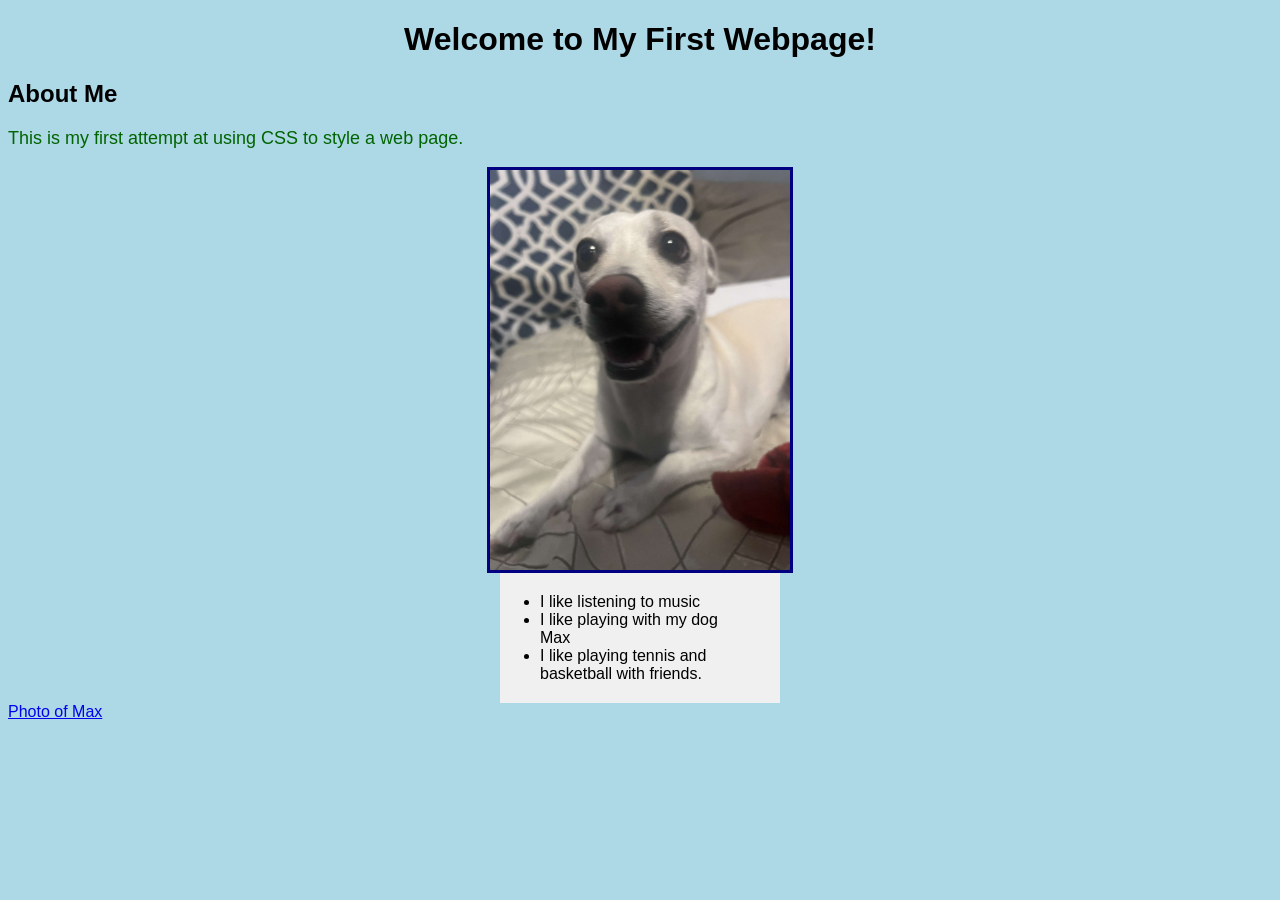
==== index.html @ 1eb751a1 "Lab 9 assignment" ====
<!DOCTYPE html>
<!-- The attribute lang="en" in an HTML document tells browsers and
 screen readers that the content is in English, which helps with
 pronunciation, translation, and language-specific formatting.-->
<html lang="en">
  <head>
    <meta charset="UTF-8" />
    <meta name="viewport" content="width=device-width, initial-scale=1.0" />
    <title>About Me</title>
    <link rel="stylesheet" href="style.css" />
  </head>
  <body>
    <h1>Welcome to My First Webpage!</h1>
    <h2>About Me</h2>
    <p>This is my first attempt at using CSS to style a web page.</p>
    <img src="Max.JPG" alt="A picture I like" />
    <ul>
      <li>I like listening to music</li>
      <li>I like playing with my dog Max</li>
      <li>I like playing tennis and basketball with friends.</li>
    </ul>

    <a href="https://drive.google.com/file/d/1VMXFqFXkdx2t0Vx-FD-fx8g21AxWR7ls/view?usp=sharing">Photo of Max</a>
  </body>
</html>
---- style.css ----
body {
  background-color: lightblue;
  font-family: Arial, sans-serif;
}

h1 {
  text-align: center;
}

p {
  color: darkgreen;
  font-size: 18px;
}

img {
  max-width: 300px;
  display: block;
  margin: auto;
  border: 3px solid navy;
}

ul {
  background-color: #f0f0f0;
  padding: 20px 40px;
  width: 200px;
  margin: auto;
}
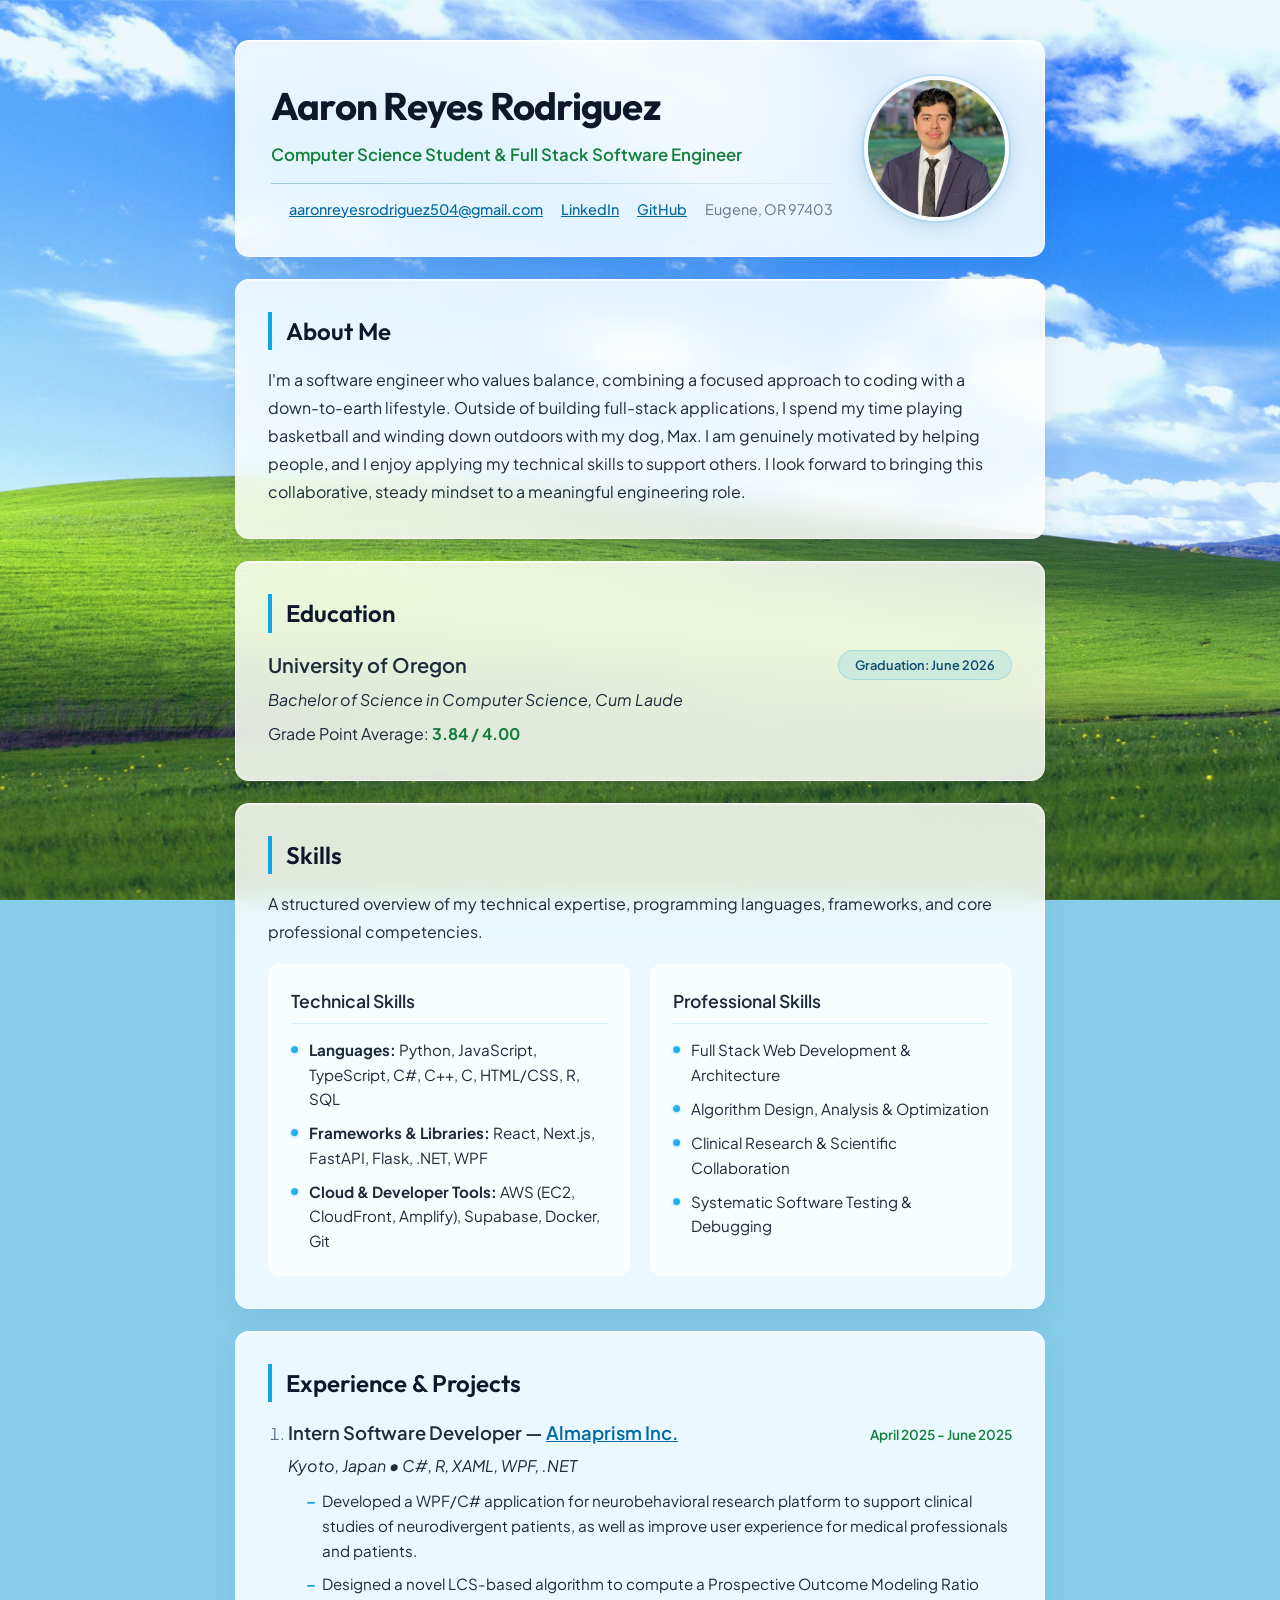
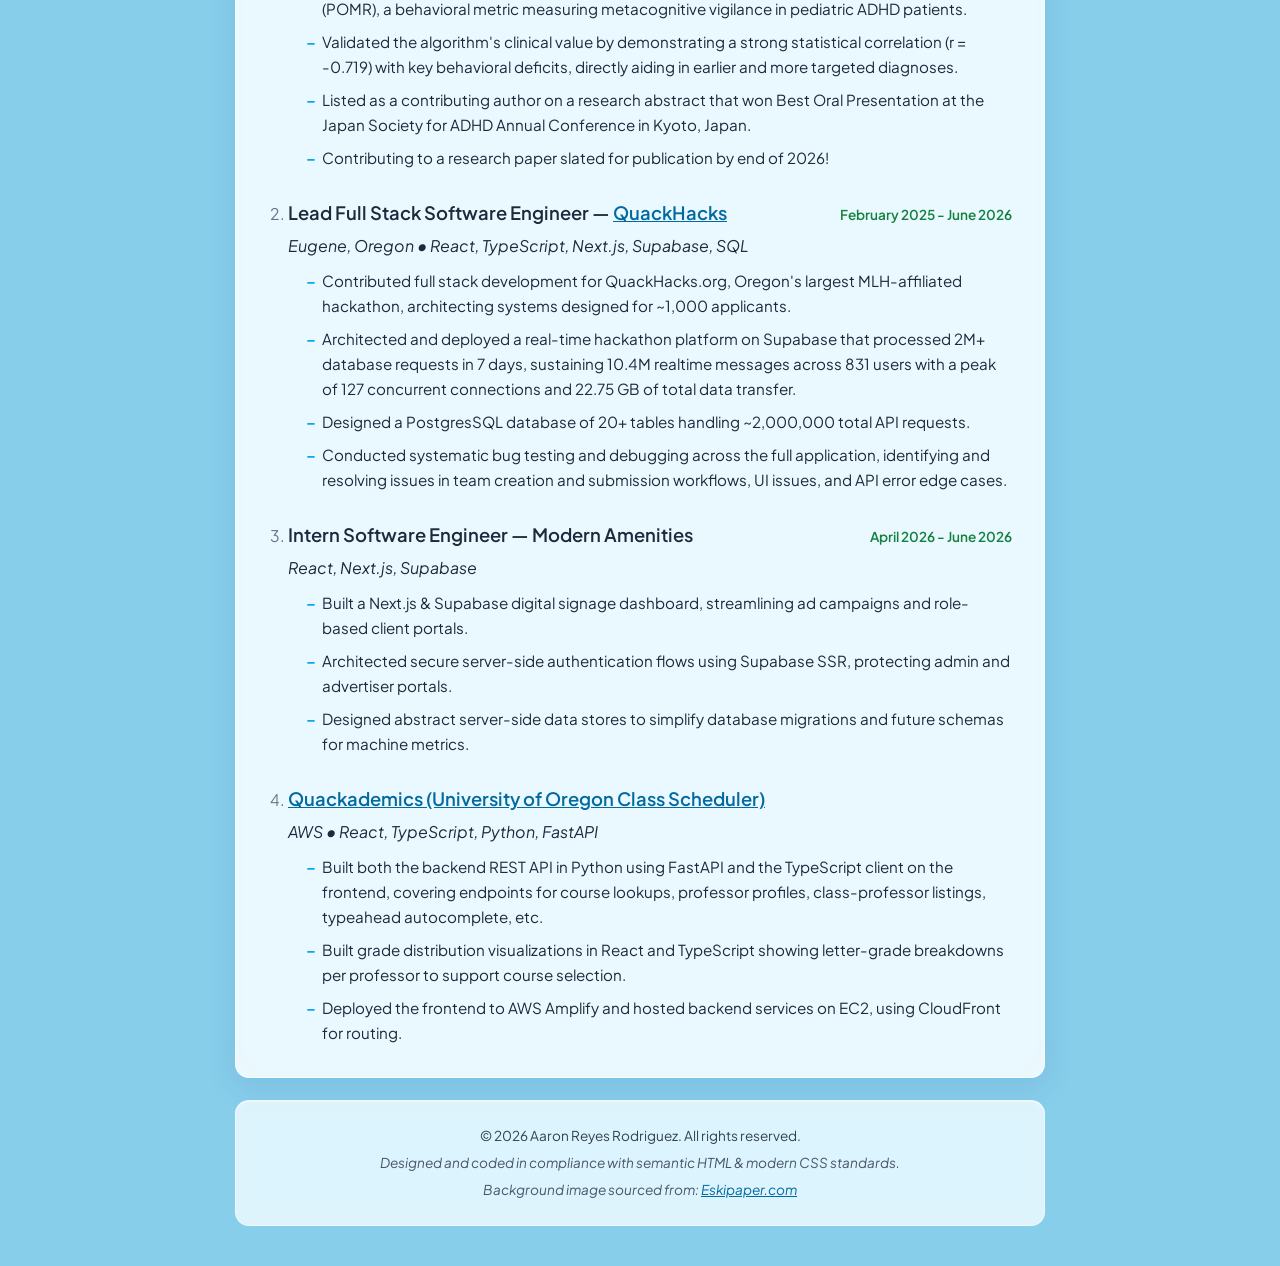
==== commit 036f444a: "Rename portfolio.html to index.html" ====
--- a/index.html
+++ b/index.html
@@ -1,25 +1,242 @@
 <!DOCTYPE html>
-<!-- The attribute lang="en" in an HTML document tells browsers and
- screen readers that the content is in English, which helps with
- pronunciation, translation, and language-specific formatting.-->
+<!-- 
+  ========================================================================
+  AARON REYES RODRIGUEZ - PORTFOLIO & RESUME
+  ========================================================================
+-->
 <html lang="en">
   <head>
+    <!-- Document Metadata -->
     <meta charset="UTF-8" />
     <meta name="viewport" content="width=device-width, initial-scale=1.0" />
-    <title>About Me</title>
-    <link rel="stylesheet" href="style.css" />
+    
+    <!-- Page Title -->
+    <title>Aaron Reyes Rodriguez | Resume & Portfolio</title>
+    
+    <!-- Stylesheet Link -->
+    <link rel="stylesheet" href="styles.css" />
+    
+    <!-- Google Fonts Preconnections (Reduces font loading latency) -->
+    <link rel="preconnect" href="https://fonts.googleapis.com">
+    <link rel="preconnect" href="https://fonts.gstatic.com" crossorigin>
+    
+    <!-- Font Loaders: Outfit (Headings) and Plus Jakarta Sans (Body copy) -->
+    <link href="https://fonts.googleapis.com/css2?family=Outfit:wght@300;400;550;600;700&family=Plus+Jakarta+Sans:wght@300;400;500;600;700&display=swap" rel="stylesheet">
   </head>
   <body>
-    <h1>Welcome to My First Webpage!</h1>
-    <h2>About Me</h2>
-    <p>This is my first attempt at using CSS to style a web page.</p>
-    <img src="Max.JPG" alt="A picture I like" />
-    <ul>
-      <li>I like listening to music</li>
-      <li>I like playing with my dog Max</li>
-      <li>I like playing tennis and basketball with friends.</li>
-    </ul>
-
-    <a href="https://drive.google.com/file/d/1VMXFqFXkdx2t0Vx-FD-fx8g21AxWR7ls/view?usp=sharing">Photo of Max</a>
+
+    <!-- 
+      ========================================================================
+      1. HEADER: Name, Contact Information & Profile Picture
+      ========================================================================
+    -->
+    <header class="resume-header">
+      <div class="header-container">
+        
+        <!-- Header Text Details -->
+        <div class="header-text">
+          <h1>Aaron Reyes Rodriguez</h1>
+          <p class="tagline">Computer Science Student & Full Stack Software Engineer</p>
+          <hr class="header-divider" />
+          
+          <!-- Semantic address container for contact info, optimizing SEO & accessibility -->
+          <address class="contact-info">
+            <span class="contact-item">
+            </span>
+            <span class="contact-item">
+              <a href="mailto:aaronreyesrodriguez504@gmail.com" 
+                 title="Send email to Aaron">aaronreyesrodriguez504@gmail.com</a>
+            </span>
+            <span class="contact-item">
+              <a href="https://linkedin.com/in/aaron-reyes-rodriguez" 
+                 target="_blank" 
+                 rel="noopener noreferrer" 
+                 title="Visit Aaron's LinkedIn Profile">LinkedIn</a>
+            </span>
+            <span class="contact-item">
+              <a href="https://github.com/Aaron-Reyes-Rodriguez" 
+                 target="_blank" 
+                 rel="noopener noreferrer" 
+                 title="Visit Aaron's GitHub Profile">GitHub</a>
+            </span>
+            <span class="contact-item font-muted">Eugene, OR 97403</span>
+          </address>
+        </div>
+
+        <!-- Header Profile Picture with Glossy Frame styling in CSS -->
+        <div class="header-image-container">
+          <img src="PFP_LINK.jpeg" 
+               alt="Aaron Reyes Rodriguez Profile Picture" 
+               class="profile-img" />
+        </div>
+        
+      </div>
+    </header>
+
+    <!-- 
+      ========================================================================
+      2. MAIN CONTENT BODY: Personal details, Education, Skills, and Experience
+      ========================================================================
+    -->
+    <main class="resume-main">
+      
+      <!-- Section: About Me -->
+      <section id="about" class="resume-section">
+        <h2>About Me</h2>
+        <p>
+         I'm a software engineer who values balance, combining a focused approach to coding with a down-to-earth lifestyle. 
+         Outside of building full-stack applications, I spend my time playing basketball and winding down outdoors with my dog, Max. 
+         I am genuinely motivated by helping people, and I enjoy applying my technical skills to support others. I look forward to bringing 
+         this collaborative, steady mindset to a meaningful engineering role.
+        </p>
+      </section>
+
+      <!-- Section: Education -->
+      <section id="education" class="resume-section">
+        <h2>Education</h2>
+        <div class="education-block">
+          <div class="education-header">
+            <h3>University of Oregon</h3>
+            <span class="date-badge">Graduation: June 2026</span>
+          </div>
+          <p class="degree-info">Bachelor of Science in Computer Science, Cum Laude</p>
+          <p class="gpa-info">Grade Point Average: <strong>3.84 / 4.00</strong></p>
+        </div>
+      </section>
+
+      <!-- Section: Skills -->
+      <section id="skills" class="resume-section">
+        <h2>Skills</h2>
+        <p class="section-intro">A structured overview of my technical expertise, programming languages, frameworks, and core professional competencies.</p>
+        
+        <div class="skills-grid">
+          <!-- Category 1: Technical Skill Sets -->
+          <div class="skills-category">
+            <h3>Technical Skills</h3>
+            <ul>
+              <li><strong>Languages:</strong> Python, JavaScript, TypeScript, C#, C++, C, HTML/CSS, R, SQL</li>
+              <li><strong>Frameworks &amp; Libraries:</strong> React, Next.js, FastAPI, Flask, .NET, WPF</li>
+              <li><strong>Cloud &amp; Developer Tools:</strong> AWS (EC2, CloudFront, Amplify), Supabase, Docker, Git</li>
+            </ul>
+          </div>
+          
+          <!-- Category 2: Professional Competencies -->
+          <div class="skills-category">
+            <h3>Professional Skills</h3>
+            <ul>
+              <li>Full Stack Web Development &amp; Architecture</li>
+              <li>Algorithm Design, Analysis &amp; Optimization</li>
+              <li>Clinical Research &amp; Scientific Collaboration</li>
+              <li>Systematic Software Testing &amp; Debugging</li>
+            </ul>
+          </div>
+        </div>
+      </section>
+
+      <!-- Section: Experience & Projects (Chronological List) -->
+      <section id="experience" class="resume-section">
+        <h2>Experience &amp; Projects</h2>
+        <ol class="timeline-list">
+          
+          <!-- Item 1: Intern Software Developer at Almaprism -->
+          <li>
+            <div class="timeline-header">
+              <span class="timeline-title">
+                Intern Software Developer &mdash; 
+                <a href="https://almaprism.com" 
+                   target="_blank" 
+                   rel="noopener noreferrer" 
+                   title="Visit Almaprism.com">Almaprism Inc.</a>
+              </span>
+              <span class="timeline-date">April 2025 - June 2025</span>
+            </div>
+            <p class="timeline-location">Kyoto, Japan &bull; C#, R, XAML, WPF, .NET</p>
+            <ul>
+              <li>Developed a WPF/C# application for neurobehavioral research platform to support clinical studies of neurodivergent patients, as well as improve user experience for medical professionals and patients.</li>
+              <li>Designed a novel LCS-based algorithm to compute a Prospective Outcome Modeling Ratio (POMR), a behavioral metric measuring metacognitive vigilance in pediatric ADHD patients.</li>
+              <li>Validated the algorithm's clinical value by demonstrating a strong statistical correlation (r = -0.719) with key behavioral deficits, directly aiding in earlier and more targeted diagnoses.</li>
+              <li>Listed as a contributing author on a research abstract that won Best Oral Presentation at the Japan Society for ADHD Annual Conference in Kyoto, Japan.</li>
+              <li>Contributing to a research paper slated for publication by end of 2026!</li>
+            </ul>
+          </li>
+
+          <!-- Item 2: Lead Full Stack Software Engineer at QuackHacks -->
+          <li>
+            <div class="timeline-header">
+              <span class="timeline-title">
+                Lead Full Stack Software Engineer &mdash; 
+                <a href="https://quackhacks.org" 
+                   target="_blank" 
+                   rel="noopener noreferrer" 
+                   title="Visit QuackHacks.org">QuackHacks</a>
+              </span>
+              <span class="timeline-date">February 2025 - June 2026</span>
+            </div>
+            <p class="timeline-location">Eugene, Oregon &bull; React, TypeScript, Next.js, Supabase, SQL</p>
+            <ul>
+              <li>Contributed full stack development for QuackHacks.org, Oregon's largest MLH-affiliated hackathon, architecting systems designed for ~1,000 applicants.</li>
+              <li>Architected and deployed a real-time hackathon platform on Supabase that processed 2M+ database requests in 7 days, sustaining 10.4M realtime messages across 831 users with a peak of 127 concurrent connections and 22.75 GB of total data transfer.</li>
+              <li>Designed a PostgresSQL database of 20+ tables handling ~2,000,000 total API requests.</li>
+              <li>Conducted systematic bug testing and debugging across the full application, identifying and resolving issues in team creation and submission workflows, UI issues, and API error edge cases.</li>
+            </ul>
+          </li>
+
+          <!-- Item 3: Intern Software Engineer at Modern Amenities -->
+          <li>
+            <div class="timeline-header">
+              <span class="timeline-title">
+                Intern Software Engineer &mdash; 
+                Modern Amenities
+              </span>
+              <span class="timeline-date">April 2026 - June 2026</span>
+            </div>
+            <p class="timeline-location">React, Next.js, Supabase</p>
+            <ul>
+              <li>Built a Next.js &amp; Supabase digital signage dashboard, streamlining ad campaigns and role-based client portals.</li>
+              <li>Architected secure server-side authentication flows using Supabase SSR, protecting admin and advertiser portals.</li>
+              <li>Designed abstract server-side data stores to simplify database migrations and future schemas for machine metrics.</li>
+            </ul>
+          </li>
+
+          <!-- Item 4: Quackademics (University of Oregon Class Scheduler) -->
+          <li>
+            <div class="timeline-header">
+              <span class="timeline-title">
+                <a href="https://quackademics.me" 
+                   target="_blank" 
+                   rel="noopener noreferrer" 
+                   title="Visit Quackademics.me">Quackademics (University of Oregon Class Scheduler)</a>
+              </span>
+            </div>
+            <p class="timeline-location">AWS &bull; React, TypeScript, Python, FastAPI</p>
+            <ul>
+              <li>Built both the backend REST API in Python using FastAPI and the TypeScript client on the frontend, covering endpoints for course lookups, professor profiles, class-professor listings, typeahead autocomplete, etc.</li>
+              <li>Built grade distribution visualizations in React and TypeScript showing letter-grade breakdowns per professor to support course selection.</li>
+              <li>Deployed the frontend to AWS Amplify and hosted backend services on EC2, using CloudFront for routing.</li>
+            </ul>
+          </li>
+          
+        </ol>
+      </section>
+
+    </main>
+
+    <!-- 
+      ========================================================================
+      3. FOOTER: Copyrights, Standards compliance details & Background source
+      ========================================================================
+    -->
+    <footer class="resume-footer">
+      <p>&copy; 2026 Aaron Reyes Rodriguez. All rights reserved.</p>
+      <p class="footer-note">Designed and coded in compliance with semantic HTML &amp; modern CSS standards.</p>
+      <p class="footer-note">
+        Background image sourced from: 
+        <a href="https://eskipaper.com/" 
+           target="_blank" 
+           rel="noopener noreferrer" 
+           title="Visit Eskipaper.com">Eskipaper.com</a>
+      </p>
+    </footer>
+    
   </body>
-</html>+</html>
--- a/styles.css
+++ b/styles.css
@@ -0,0 +1,548 @@
+/*
+================================================================================
+AARON REYES RODRIGUEZ - PORTFOLIO STYLESHEET (styles.css)
+Theme: Frutiger Aero (Glossy Web 2.0 Glassmorphism)
+
+TABLE OF CONTENTS:
+1. CSS Variables (:root)
+2. Global Resets & Body Layout
+3. Glassmorphism Panels (Header & Sections)
+4. Header Details & Contact Styles
+5. Content Sections (Typography, General layout)
+6. Component Styles
+   - Education Badge & Sub-elements
+   - Skills Grid & Cards
+   - Chronological Timeline & Lists
+7. Footer Layout
+8. Responsive Media Queries
+================================================================================
+*/
+
+/* =============================================================================
+   1. CSS VARIABLES (:root)
+   ============================================================================= */
+:root {
+    /* --- COLOR PALETTE (Frutiger Aero Theme) --- */
+    --color-sky-fallback: #87CEEB;     /* sky-blue background fallback */
+    --color-slate-900: #0f172a;        /* headings and key focus texts */
+    --color-slate-800: #1e293b;        /* primary standard body text */
+    --color-slate-700: #334155;        /* contact labels & footer text */
+    --color-slate-600: #475569;        /* degree detail and sub-meta text */
+    --color-slate-500: #64748b;        /* timeline numbers and address indicators */
+    --color-sky-dark: #0c4a6e;         /* dark blue for date badge text */
+    --color-sky-link: #0369a1;         /* clickable links */
+    --color-sky-accent: #0ea5e9;       /* bright sky blue highlight accent */
+    --color-green-accent: #15803d;     /* fresh green for tagline, gpa emphasis & dates */
+    
+    /* --- GLOW EFFECTS --- */
+    --glow-link-hover: rgba(14, 165, 233, 0.3);
+
+    /* --- TYPOGRAPHY --- */
+    --font-family-body: 'Plus Jakarta Sans', 'Segoe UI', Tahoma, Geneva, Verdana, sans-serif;
+    --font-family-heading: 'Outfit', sans-serif;
+
+    /* --- LAYOUT CONFIGURATIONS --- */
+    --border-radius-large: 14px;
+    --border-radius-medium: 12px;
+
+    /* --- TRANSITIONS --- */
+    --transition-fast: all 0.2s ease;
+    --transition-normal: all 0.3s ease;
+    --transition-slow: all 0.35s ease;
+
+    /* --- GLASSMORPHISM EFFECT SETTINGS --- */
+    /* Header Card settings */
+    --glass-bg-header: rgba(255, 255, 255, 0.88);
+    --glass-border-header: rgba(255, 255, 255, 0.7);
+    --glass-border-header-top: rgba(255, 255, 255, 0.9);
+    --glass-blur-header: 18px;
+    --glass-shadow-header: 0 8px 32px rgba(0, 60, 120, 0.12);
+
+    /* Standard card settings */
+    --glass-bg-card: rgba(255, 255, 255, 0.85);
+    --glass-border-card: rgba(255, 255, 255, 0.65);
+    --glass-border-card-top: rgba(255, 255, 255, 0.85);
+    --glass-blur-card: 16px;
+    --glass-shadow-card: 0 8px 32px rgba(0, 60, 120, 0.1);
+    
+    /* Hovered card settings */
+    --glass-bg-card-hover: rgba(255, 255, 255, 0.92);
+    --glass-shadow-card-hover: 0 12px 40px rgba(0, 60, 120, 0.14);
+
+    /* Inner category card settings */
+    --glass-bg-subcard: rgba(255, 255, 255, 0.70);
+    --glass-border-subcard: rgba(255, 255, 255, 0.55);
+    --glass-border-subcard-top: rgba(255, 255, 255, 0.75);
+    --glass-bg-subcard-hover: rgba(255, 255, 255, 0.82);
+
+    /* Badge details */
+    --badge-bg-sky: rgba(14, 165, 233, 0.12);
+    --badge-border-sky: rgba(14, 165, 233, 0.2);
+}
+
+/* =============================================================================
+   2. GLOBAL RESETS & BODY LAYOUT
+   ============================================================================= */
+* {
+    margin: 0;
+    padding: 0;
+    box-sizing: border-box;
+}
+
+body {
+    font-family: var(--font-family-body);
+    line-height: 1.6;
+    color: var(--color-slate-800);
+    max-width: 850px;
+    margin: 0 auto;
+    padding: 40px 20px;
+    position: relative;
+    background-color: var(--color-sky-fallback);
+}
+
+/* 
+   Background pseudo-element overlay:
+   We apply the background image here with opacity so that it does not affect the text 
+   readability of the page content elements.
+*/
+body::before {
+    content: "";
+    position: fixed;
+    top: 0;
+    left: 0;
+    width: 100%;
+    height: 100%;
+    background-image: url('windows-wallpaper-27.jpg');
+    background-size: cover;
+    background-position: center;
+    opacity: 0.85; /* Toned down slightly to improve overlay readability */
+    z-index: -1;
+}
+
+/* =============================================================================
+   3. GLASSMORPHISM PANELS (Header & Sections)
+   ============================================================================= */
+
+/* Main Header glass container */
+.resume-header {
+    background: var(--glass-bg-header);
+    backdrop-filter: blur(var(--glass-blur-header)) saturate(1.6);
+    -webkit-backdrop-filter: blur(var(--glass-blur-header)) saturate(1.6);
+    border: 1px solid var(--glass-border-header);
+    border-top: 1px solid var(--glass-border-header-top);
+    border-radius: var(--border-radius-large);
+    padding: 35px;
+    margin-bottom: 22px;
+    box-shadow:
+        var(--glass-shadow-header),
+        inset 0 1px 0 rgba(255, 255, 255, 0.6);
+}
+
+/* Common Section card panel */
+.resume-section {
+    background: var(--glass-bg-card);
+    backdrop-filter: blur(var(--glass-blur-card)) saturate(1.5);
+    -webkit-backdrop-filter: blur(var(--glass-blur-card)) saturate(1.5);
+    border: 1px solid var(--glass-border-card);
+    border-top: 1px solid var(--glass-border-card-top);
+    border-radius: var(--border-radius-large);
+    padding: 32px;
+    margin-bottom: 22px;
+    box-shadow:
+        var(--glass-shadow-card),
+        inset 0 1px 0 rgba(255, 255, 255, 0.55);
+    transition: var(--transition-normal);
+}
+
+/* Hover dynamic micro-interaction on section cards */
+.resume-section:hover {
+    background: var(--glass-bg-card-hover);
+    box-shadow:
+        var(--glass-shadow-card-hover),
+        inset 0 1px 0 rgba(255, 255, 255, 0.7);
+    transform: translateY(-2px);
+}
+
+/* =============================================================================
+   4. HEADER DETAILS & CONTACT STYLES
+   ============================================================================= */
+.header-container {
+    display: flex;
+    justify-content: space-between;
+    align-items: center;
+    gap: 30px;
+    flex-wrap: wrap;
+}
+
+.header-text {
+    flex: 1;
+    min-width: 280px;
+}
+
+.header-text h1 {
+    font-family: var(--font-family-heading);
+    font-size: 2.4rem;
+    font-weight: 700;
+    color: var(--color-slate-900);
+    margin-bottom: 4px;
+    letter-spacing: -0.02em;
+    text-shadow: 0 1px 2px rgba(255, 255, 255, 0.4);
+}
+
+.tagline {
+    font-size: 1.05rem;
+    color: var(--color-green-accent);
+    font-weight: 600;
+    margin-bottom: 14px;
+}
+
+.header-divider {
+    border: 0;
+    height: 1px;
+    background: linear-gradient(
+        to right,
+        rgba(14, 116, 144, 0.35),
+        rgba(14, 116, 144, 0.05)
+    );
+    margin-bottom: 14px;
+}
+
+/* Contact info style container */
+.contact-info {
+    font-size: 0.9rem;
+    display: flex;
+    flex-wrap: wrap;
+    gap: 10px 18px;
+    color: var(--color-slate-700);
+    font-style: normal; /* Disables the browser default italicization for <address> */
+}
+
+/* Global hyperlinks styling (only for actionable elements) */
+.contact-item a {
+    color: var(--color-sky-link);
+    text-decoration: underline;
+    font-weight: 500;
+    transition: var(--transition-fast);
+}
+
+.contact-item a:hover {
+    color: var(--color-sky-accent);
+    text-shadow: 0 0 6px var(--glow-link-hover);
+}
+
+.font-muted {
+    color: var(--color-slate-500);
+}
+
+/* Profile image with glossy ring styling */
+.header-image-container {
+    display: flex;
+    justify-content: center;
+    align-items: center;
+}
+
+.profile-img {
+    width: 145px;
+    height: 145px;
+    border-radius: 50%;
+    object-fit: cover;
+    border: 4px solid rgba(255, 255, 255, 0.75);
+    box-shadow:
+        0 4px 20px rgba(0, 60, 120, 0.18),
+        0 0 0 2px rgba(14, 165, 233, 0.15),
+        inset 0 -2px 4px rgba(0, 0, 0, 0.06);
+    transition: var(--transition-slow);
+}
+
+.profile-img:hover {
+    transform: scale(1.05);
+    border-color: rgba(255, 255, 255, 0.95);
+    box-shadow:
+        0 8px 30px rgba(0, 60, 120, 0.22),
+        0 0 0 3px rgba(14, 165, 233, 0.25),
+        inset 0 -2px 4px rgba(0, 0, 0, 0.06);
+}
+
+/* =============================================================================
+   5. CONTENT SECTIONS (Typography, General layout)
+   ============================================================================= */
+.resume-section h2 {
+    font-family: var(--font-family-heading);
+    font-size: 1.5rem;
+    font-weight: 600;
+    color: var(--color-slate-900);
+    margin-bottom: 16px;
+    border-left: 4px solid var(--color-sky-accent); /* visual anchor bar */
+    padding-left: 14px;
+    text-shadow: 0 1px 1px rgba(255, 255, 255, 0.3);
+}
+
+.resume-section p {
+    font-size: 1rem;
+    color: var(--color-slate-800);
+    line-height: 1.75;
+}
+
+.section-intro {
+    margin-bottom: 18px;
+}
+
+/* =============================================================================
+   6. COMPONENT STYLES
+   ============================================================================= */
+
+/* --- A. EDUCATION BADGE & SUB-ELEMENTS --- */
+.education-block {
+    margin-top: 5px;
+}
+
+.education-header {
+    display: flex;
+    justify-content: space-between;
+    align-items: center;
+    flex-wrap: wrap;
+    margin-bottom: 5px;
+}
+
+.education-header h3 {
+    font-size: 1.25rem;
+    color: var(--color-slate-800);
+    font-weight: 600;
+}
+
+.date-badge {
+    background: var(--badge-bg-sky);
+    color: var(--color-sky-dark);
+    border: 1px solid var(--badge-border-sky);
+    padding: 4px 16px;
+    border-radius: 9999px;
+    font-size: 0.8rem;
+    font-weight: 600;
+}
+
+.degree-info {
+    font-style: italic;
+    color: var(--color-slate-600);
+    margin-bottom: 6px;
+}
+
+.gpa-info {
+    font-size: 0.95rem;
+    color: var(--color-slate-700);
+}
+
+.gpa-info strong {
+    color: var(--color-green-accent);
+    font-weight: 700;
+}
+
+/* --- B. SKILLS GRID & CARDS --- */
+.skills-grid {
+    display: grid;
+    grid-template-columns: repeat(auto-fit, minmax(300px, 1fr));
+    gap: 20px;
+}
+
+.skills-category {
+    background: var(--glass-bg-subcard);
+    border-radius: var(--border-radius-medium);
+    padding: 22px;
+    border: 1px solid var(--glass-border-subcard);
+    border-top: 1px solid var(--glass-border-subcard-top);
+    box-shadow: inset 0 1px 0 rgba(255, 255, 255, 0.4);
+    transition: background 0.25s ease;
+}
+
+.skills-category:hover {
+    background: var(--glass-bg-subcard-hover);
+}
+
+.skills-category h3 {
+    font-size: 1.1rem;
+    color: var(--color-slate-800);
+    margin-bottom: 14px;
+    font-weight: 600;
+    border-bottom: 1px solid rgba(14, 165, 233, 0.15);
+    padding-bottom: 8px;
+}
+
+.skills-category ul {
+    list-style-type: none;
+}
+
+.skills-category li {
+    font-size: 0.95rem;
+    color: var(--color-slate-800);
+    margin-bottom: 10px;
+    position: relative;
+    padding-left: 18px;
+}
+
+/* Custom Aero-style bullet pointers */
+.skills-category li::before {
+    content: "";
+    width: 7px;
+    height: 7px;
+    border-radius: 50%;
+    background: linear-gradient(135deg, #38bdf8, var(--color-sky-accent));
+    box-shadow: 0 1px 3px rgba(14, 165, 233, 0.35);
+    position: absolute;
+    left: 0;
+    top: 8px;
+}
+
+.skills-category li:last-child {
+    margin-bottom: 0;
+}
+
+/* --- C. CHRONOLOGICAL TIMELINE & LISTS --- */
+.timeline-list {
+    list-style-type: decimal;
+    padding-left: 20px;
+}
+
+.timeline-list > li {
+    margin-bottom: 28px;
+    color: var(--color-slate-500); /* custom color for decimal marker numbers */
+}
+
+.timeline-list > li:last-child {
+    margin-bottom: 0;
+}
+
+.timeline-header {
+    display: flex;
+    justify-content: space-between;
+    align-items: baseline;
+    flex-wrap: wrap;
+    margin-bottom: 4px;
+}
+
+.timeline-title {
+    font-size: 1.15rem;
+    font-weight: 600;
+    color: var(--color-slate-800);
+}
+
+.timeline-title a {
+    color: var(--color-sky-link);
+    text-decoration: underline;
+    transition: var(--transition-fast);
+}
+
+.timeline-title a:hover {
+    color: var(--color-sky-accent);
+    text-shadow: 0 0 6px var(--glow-link-hover);
+}
+
+.timeline-date {
+    font-size: 0.85rem;
+    font-weight: 600;
+    color: var(--color-green-accent);
+}
+
+.timeline-location {
+    font-size: 0.9rem;
+    font-style: italic;
+    color: var(--color-slate-600);
+    margin-bottom: 8px;
+}
+
+.timeline-list ul {
+    list-style-type: none;
+    padding-left: 18px;
+    margin-top: 6px;
+}
+
+.timeline-list li li {
+    font-size: 0.95rem;
+    color: var(--color-slate-800);
+    margin-bottom: 8px;
+    line-height: 1.65;
+    position: relative;
+    padding-left: 16px;
+}
+
+/* Custom dashed symbol prefix for chronological list items */
+.timeline-list li li::before {
+    content: "–";
+    color: var(--color-sky-accent);
+    font-weight: 700;
+    position: absolute;
+    left: 0;
+    top: 0;
+}
+
+.timeline-list li li:last-child {
+    margin-bottom: 0;
+}
+
+/* =============================================================================
+   7. FOOTER LAYOUT
+   ============================================================================= */
+.resume-footer {
+    background: rgba(255, 255, 255, 0.75);
+    backdrop-filter: blur(12px) saturate(1.3);
+    -webkit-backdrop-filter: blur(12px) saturate(1.3);
+    border: 1px solid rgba(255, 255, 255, 0.5);
+    border-radius: var(--border-radius-large);
+    text-align: center;
+    padding: 24px 20px;
+    margin-top: 22px;
+    color: var(--color-slate-700);
+    font-size: 0.85rem;
+    box-shadow: inset 0 1px 0 rgba(255, 255, 255, 0.4);
+}
+
+.resume-footer a {
+    color: var(--color-sky-link);
+    text-decoration: underline;
+    transition: var(--transition-fast);
+}
+
+.resume-footer a:hover {
+    color: var(--color-sky-accent);
+}
+
+.footer-note {
+    margin-top: 5px;
+    font-style: italic;
+    color: var(--color-slate-600);
+}
+
+/* =============================================================================
+   8. RESPONSIVE MEDIA QUERIES
+   ============================================================================= */
+@media (max-width: 600px) {
+    body {
+        padding: 20px 10px;
+    }
+    
+    .header-container {
+        flex-direction: column-reverse;
+        text-align: center;
+    }
+    
+    .contact-info {
+        justify-content: center;
+    }
+    
+    .resume-section h2 {
+        border-left: none;
+        border-bottom: 3px solid var(--color-sky-accent);
+        padding-left: 0;
+        padding-bottom: 6px;
+    }
+    
+    .education-header, 
+    .timeline-header {
+        flex-direction: column;
+        align-items: flex-start;
+        gap: 5px;
+    }
+    
+    .date-badge, 
+    .timeline-date {
+        margin-top: 2px;
+    }
+}
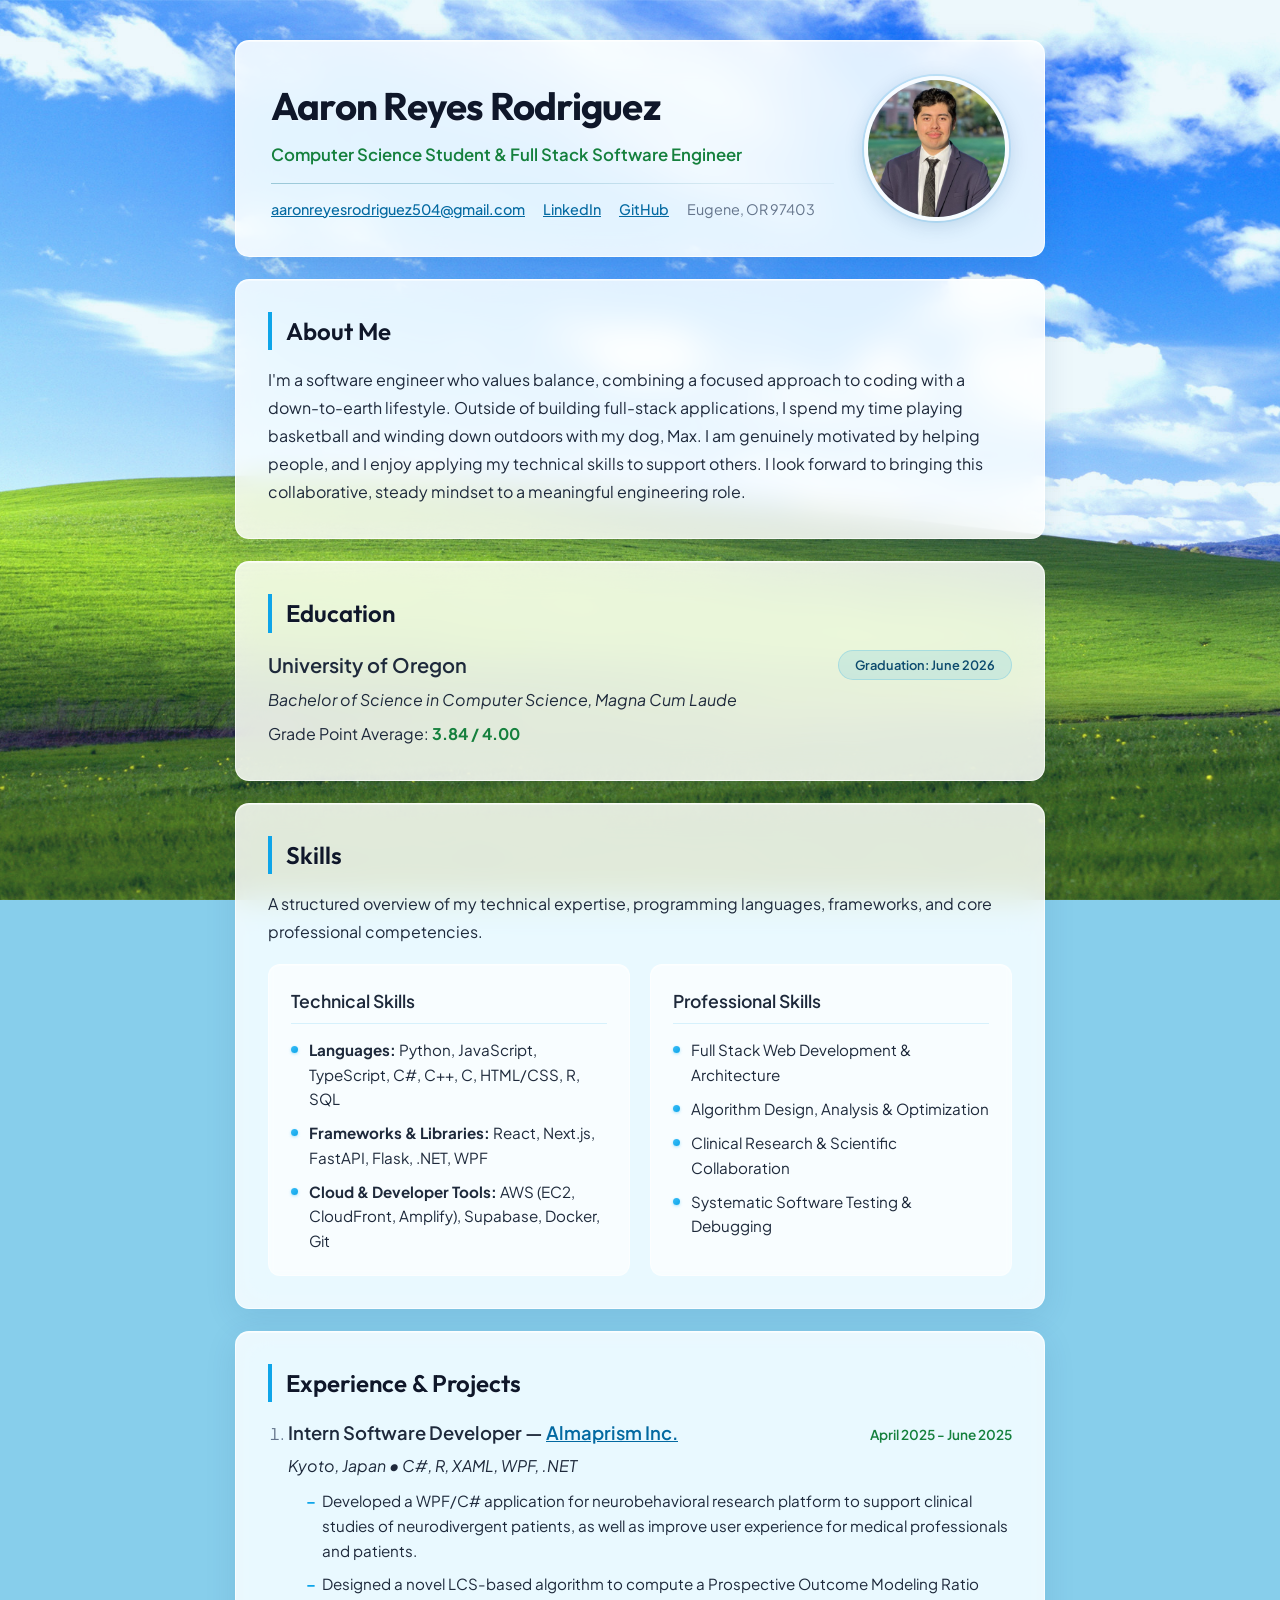
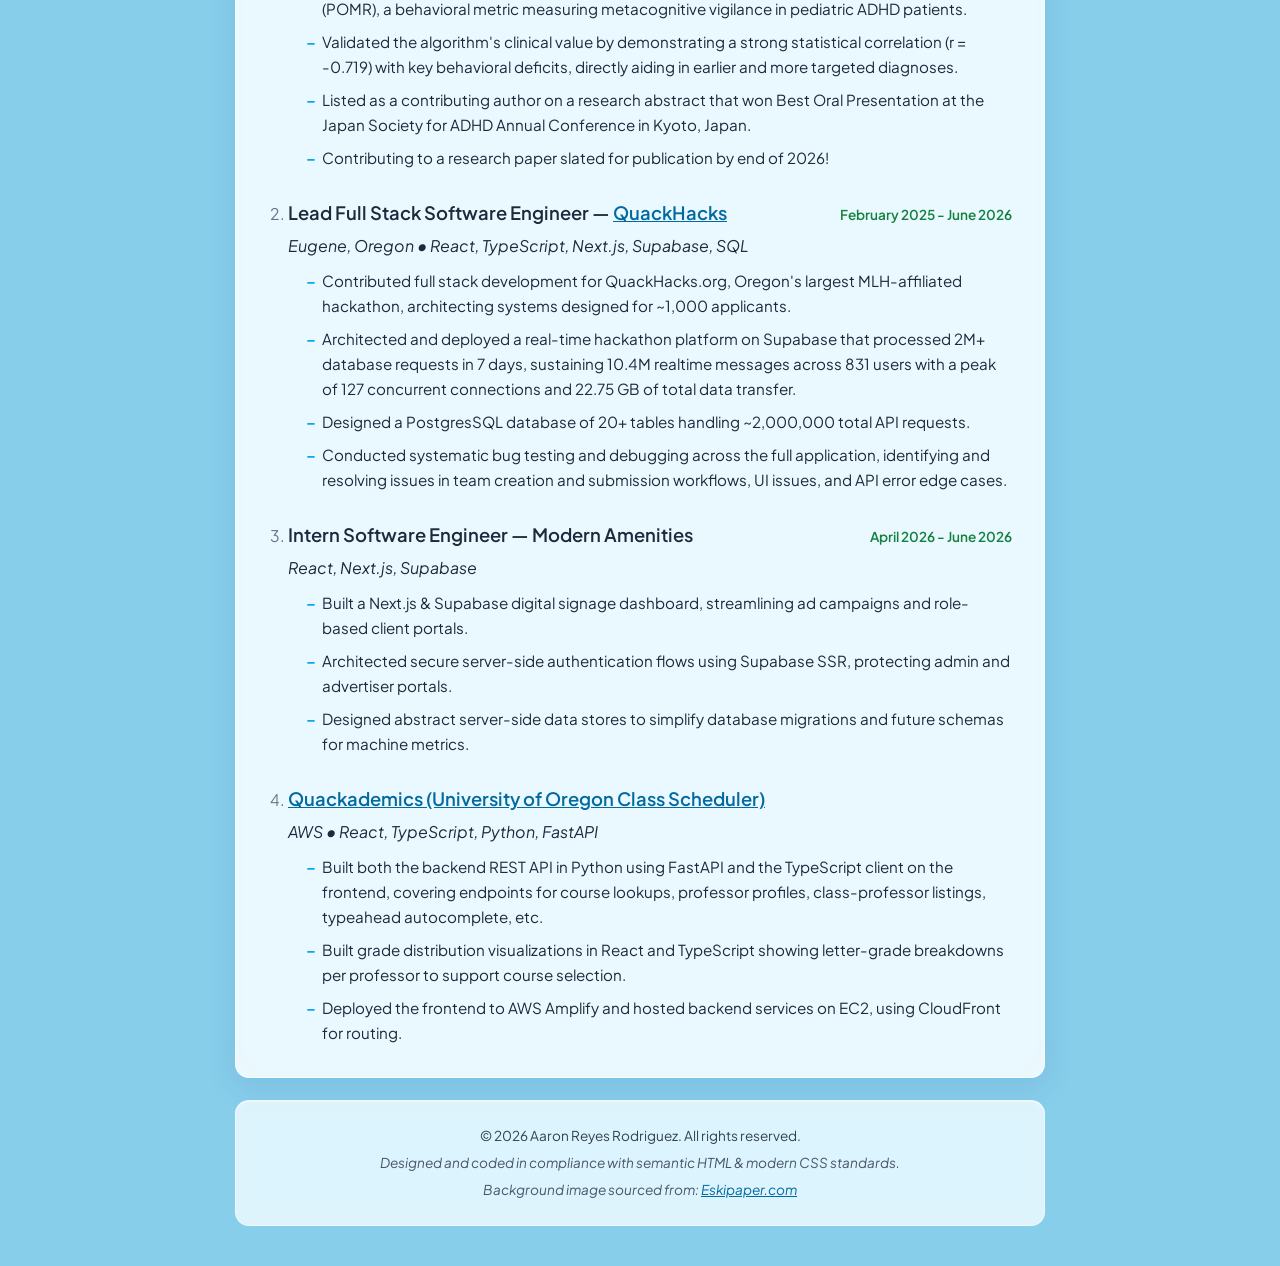
==== commit c522093f: "Update degree information from Cum Laude to Magna Cum Laude" ====
--- a/index.html
+++ b/index.html
@@ -41,8 +41,6 @@
           
           <!-- Semantic address container for contact info, optimizing SEO & accessibility -->
           <address class="contact-info">
-            <span class="contact-item">
-            </span>
             <span class="contact-item">
               <a href="mailto:aaronreyesrodriguez504@gmail.com" 
                  title="Send email to Aaron">aaronreyesrodriguez504@gmail.com</a>
@@ -99,7 +97,7 @@
             <h3>University of Oregon</h3>
             <span class="date-badge">Graduation: June 2026</span>
           </div>
-          <p class="degree-info">Bachelor of Science in Computer Science, Cum Laude</p>
+          <p class="degree-info">Bachelor of Science in Computer Science, Magna Cum Laude</p>
           <p class="gpa-info">Grade Point Average: <strong>3.84 / 4.00</strong></p>
         </div>
       </section>
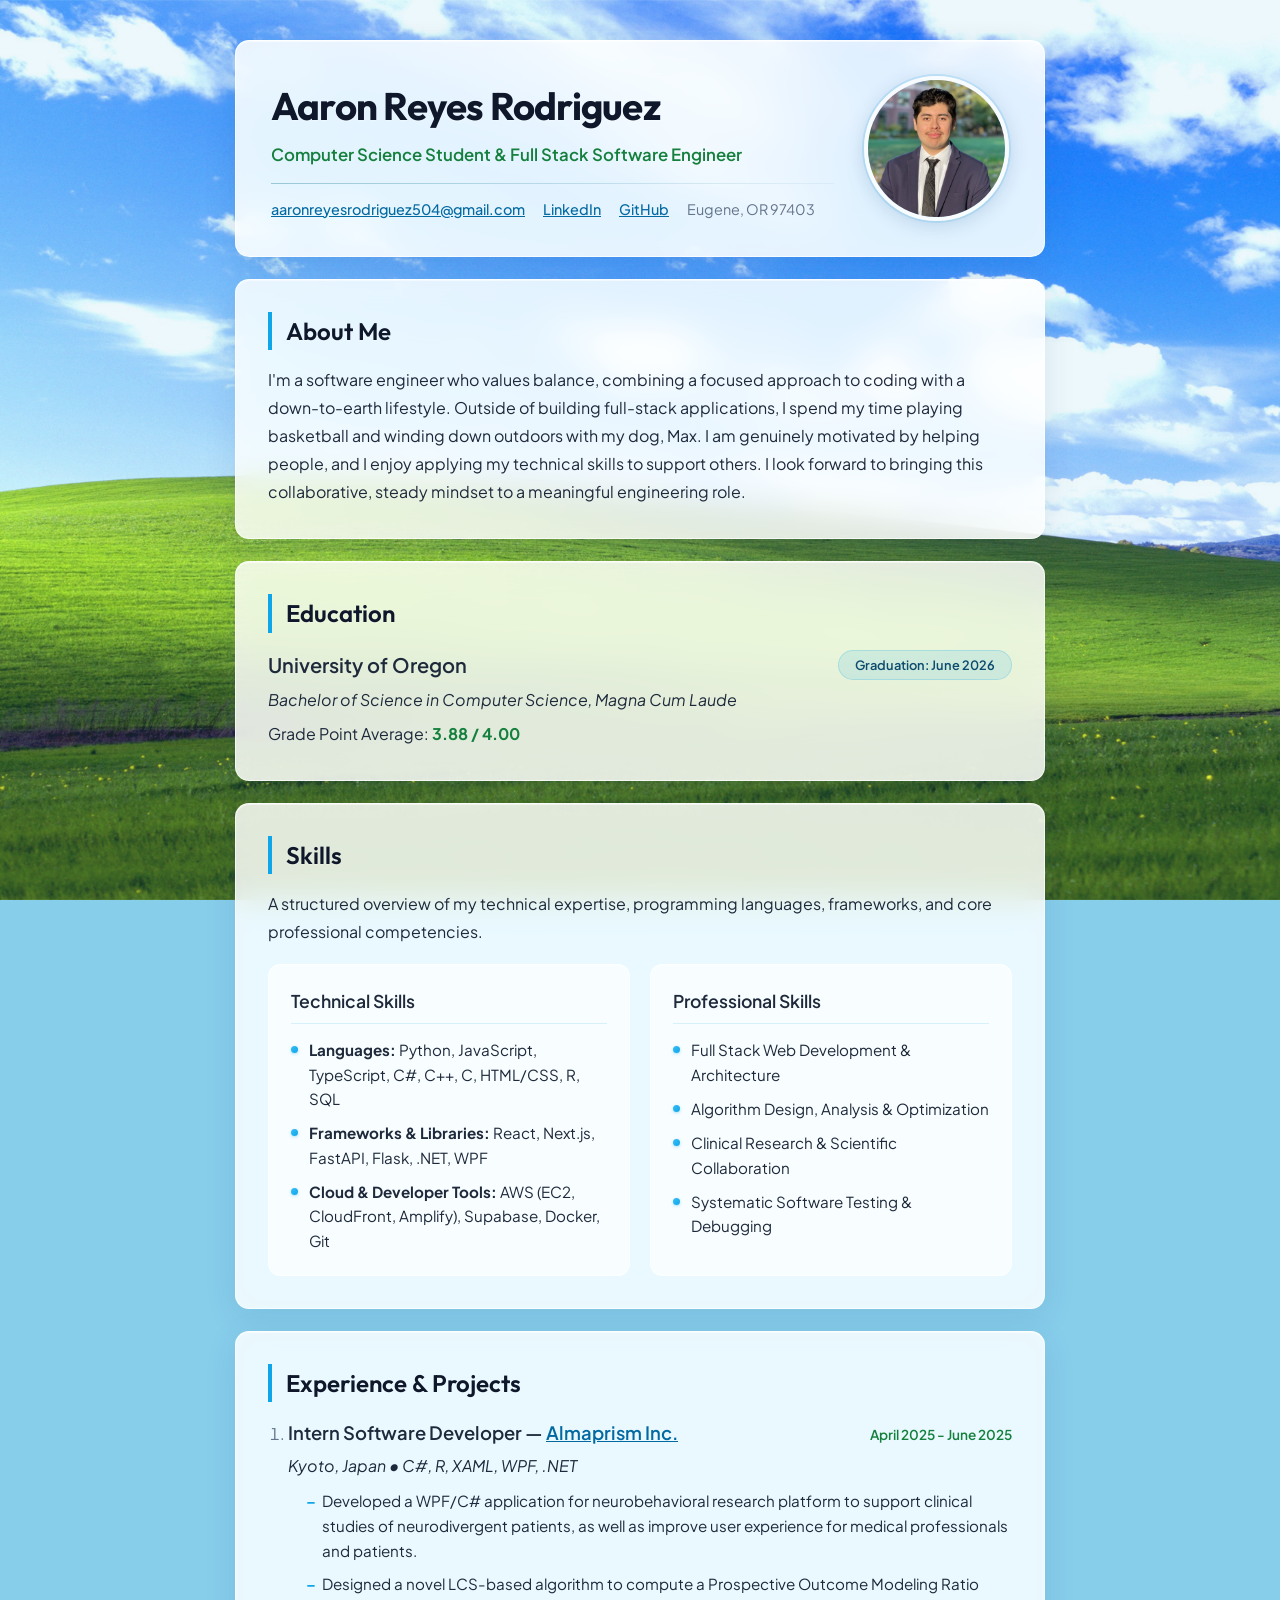
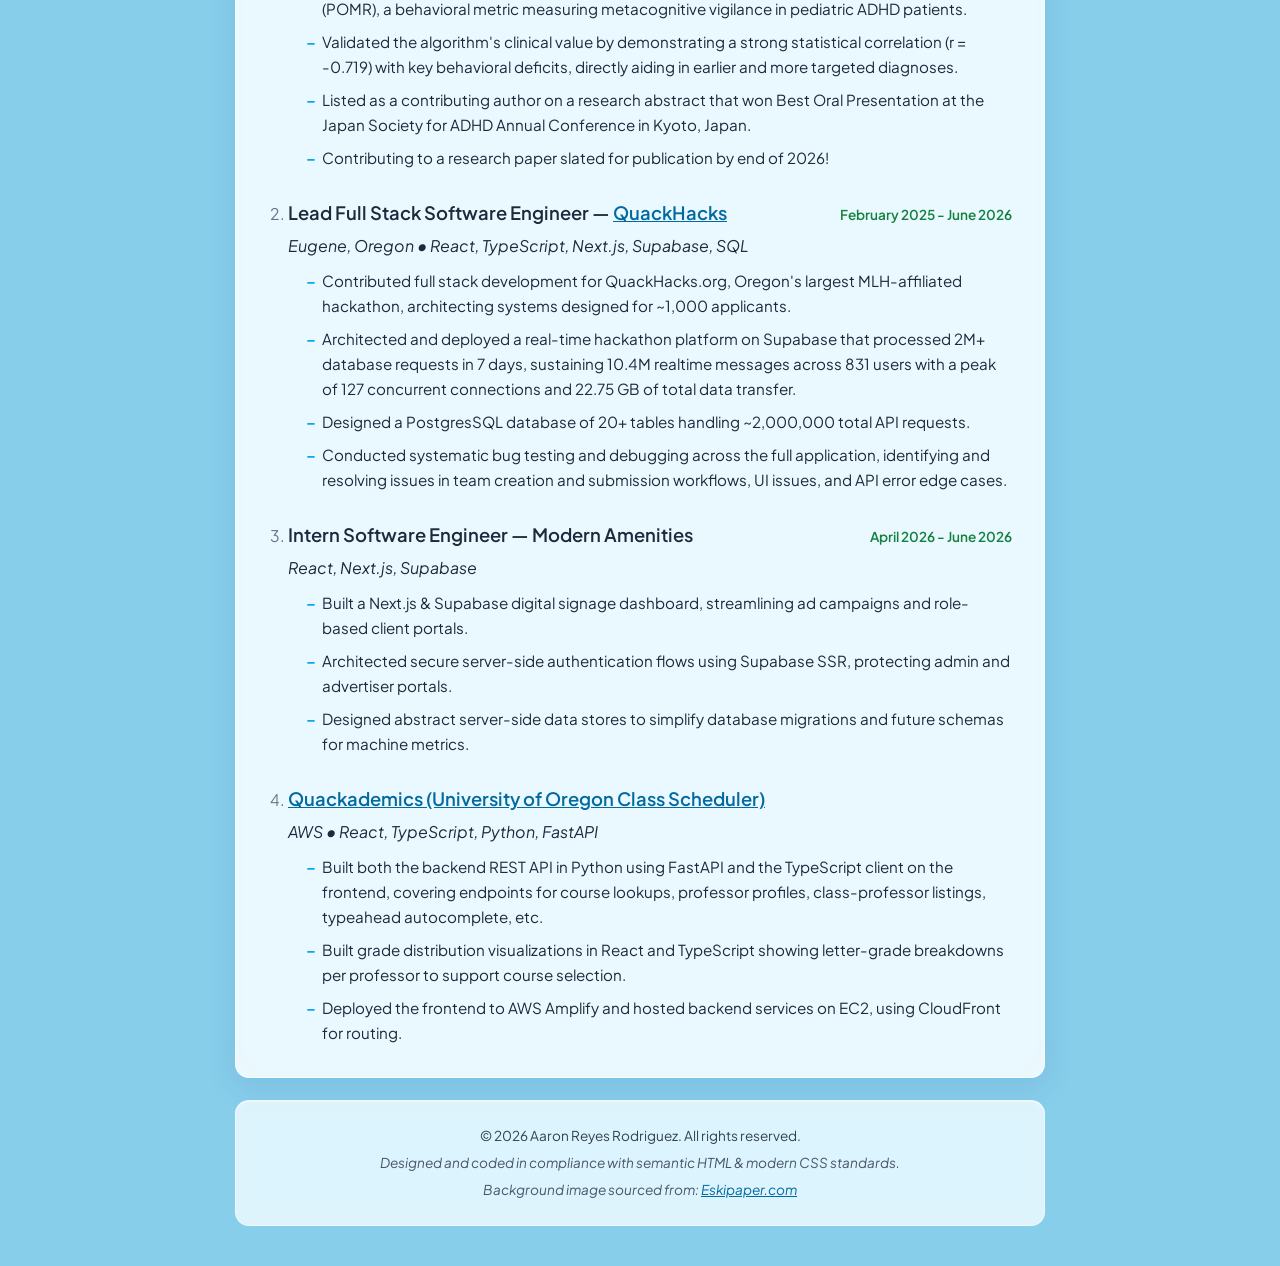
==== commit a5906023: "Update GPA from 3.84 to 3.88" ====
--- a/index.html
+++ b/index.html
@@ -98,7 +98,7 @@
             <span class="date-badge">Graduation: June 2026</span>
           </div>
           <p class="degree-info">Bachelor of Science in Computer Science, Magna Cum Laude</p>
-          <p class="gpa-info">Grade Point Average: <strong>3.84 / 4.00</strong></p>
+          <p class="gpa-info">Grade Point Average: <strong>3.88 / 4.00</strong></p>
         </div>
       </section>
 
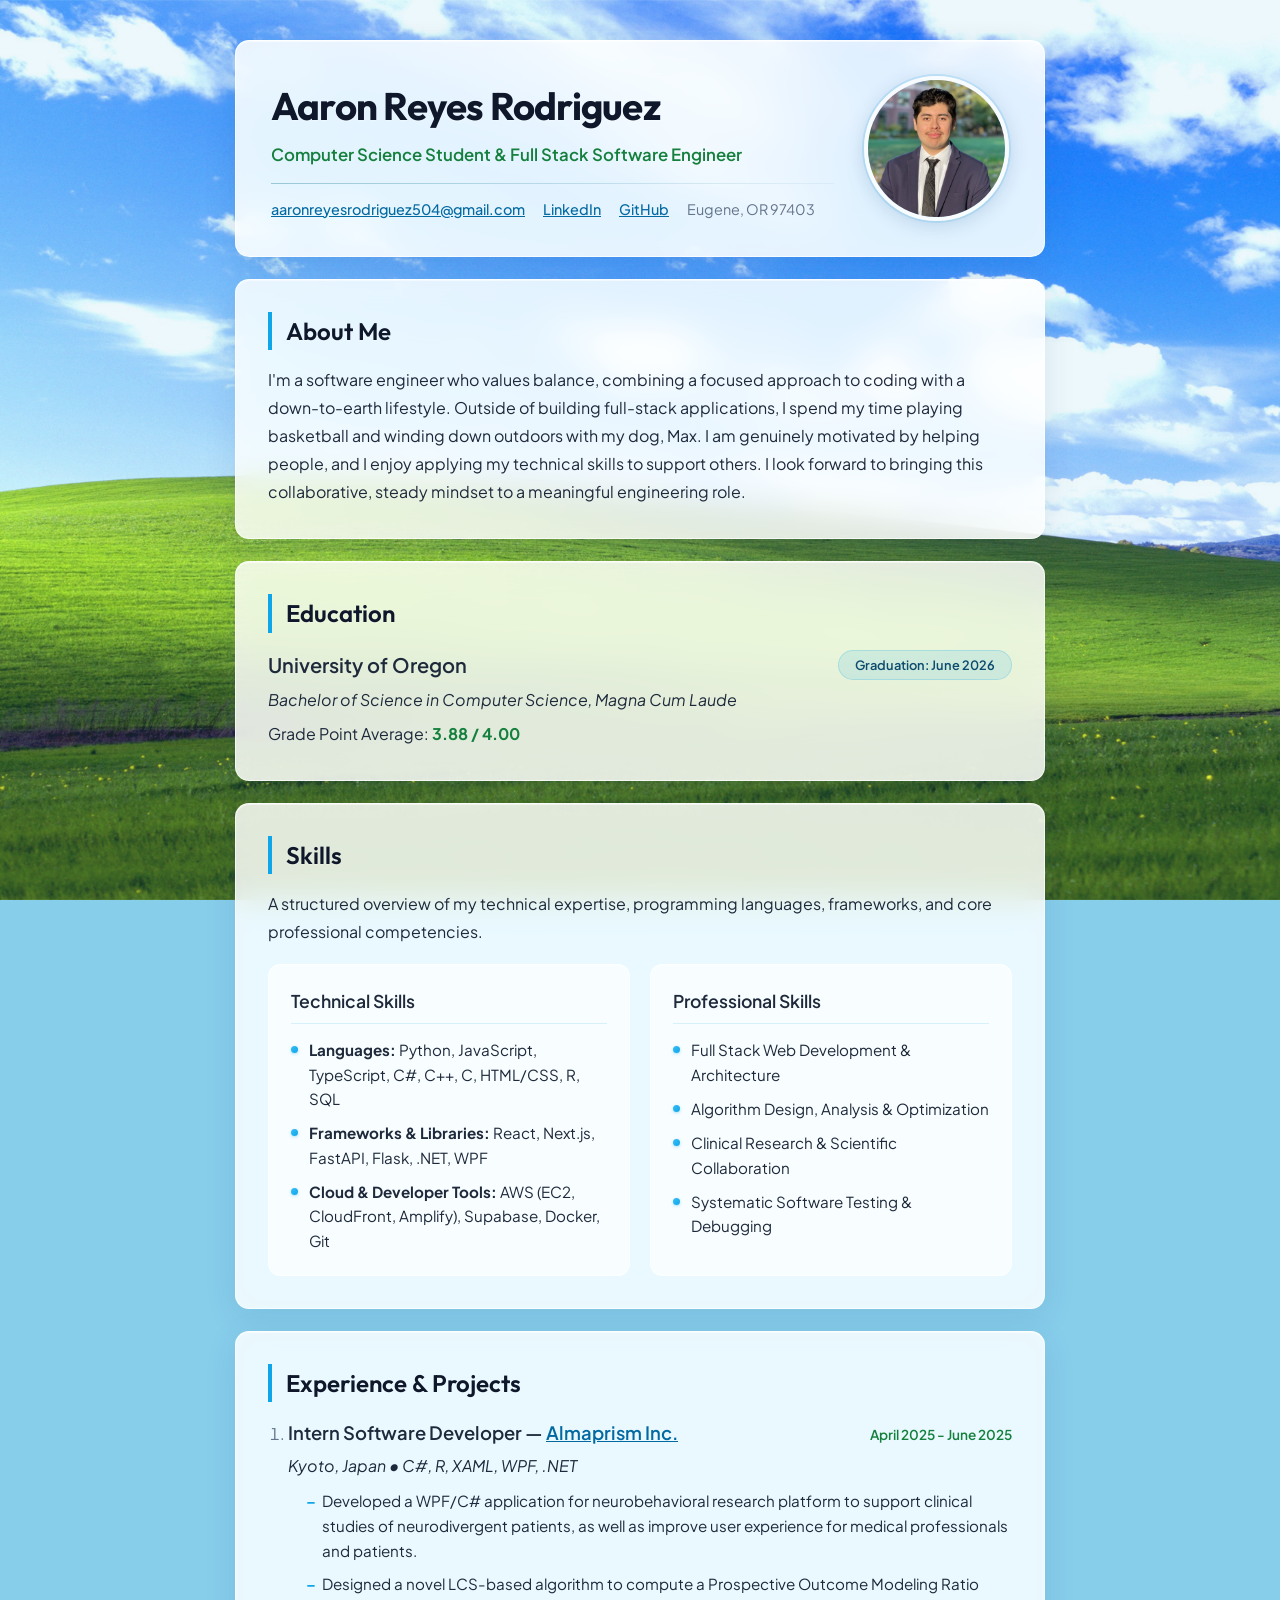
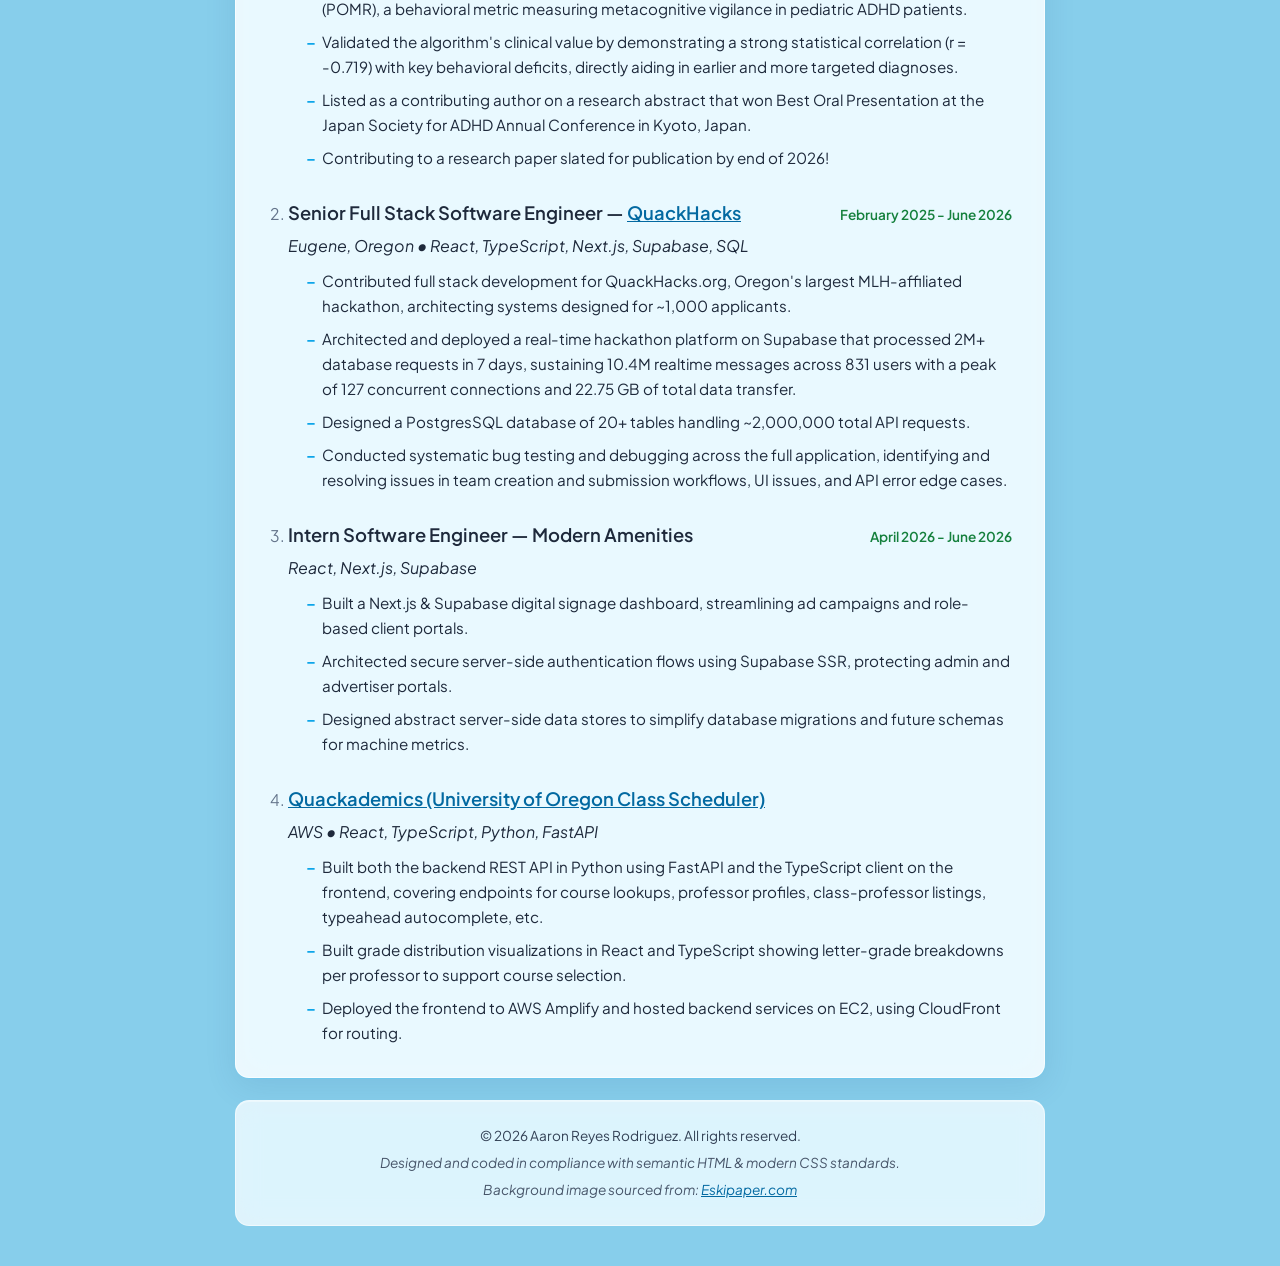
==== commit 951bbf2b: "Update job title from Lead to Senior Full Stack Engineer" ====
--- a/index.html
+++ b/index.html
@@ -162,7 +162,7 @@
           <li>
             <div class="timeline-header">
               <span class="timeline-title">
-                Lead Full Stack Software Engineer &mdash; 
+                Senior Full Stack Software Engineer &mdash; 
                 <a href="https://quackhacks.org" 
                    target="_blank" 
                    rel="noopener noreferrer" 
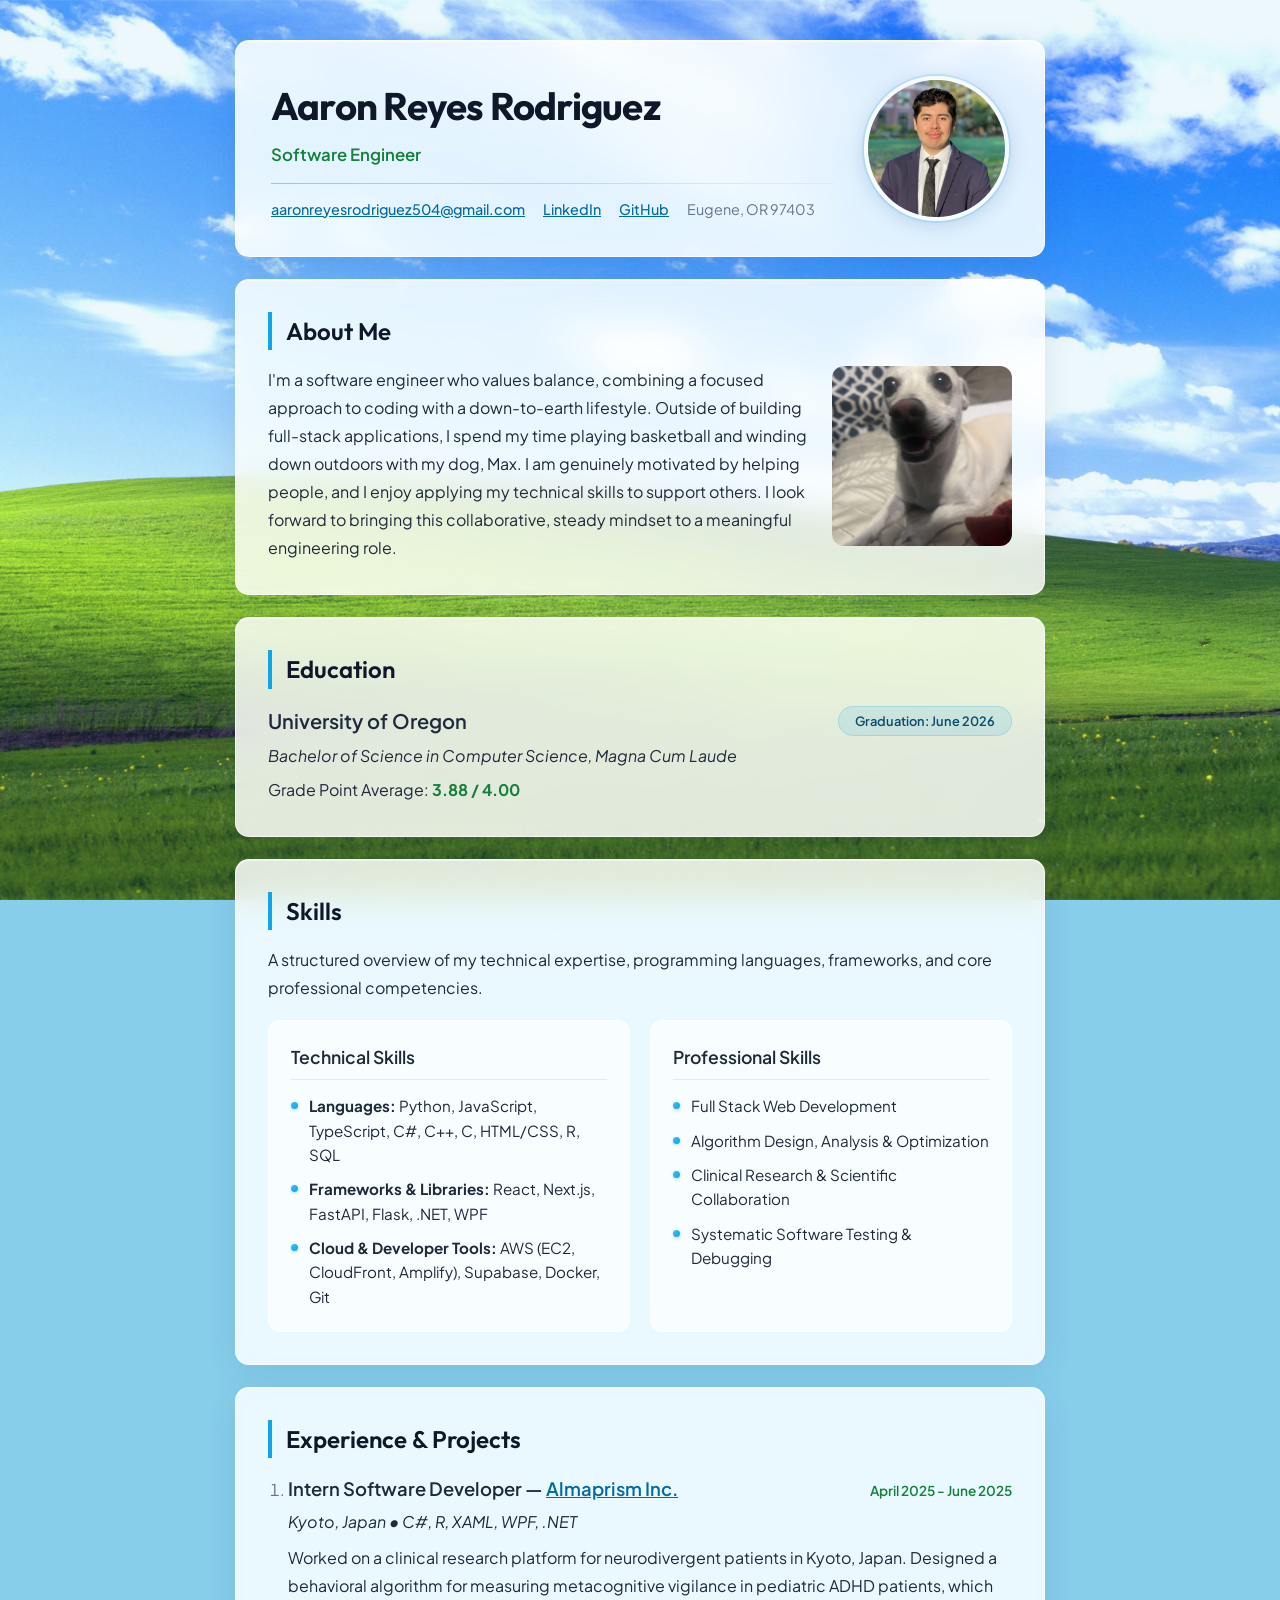
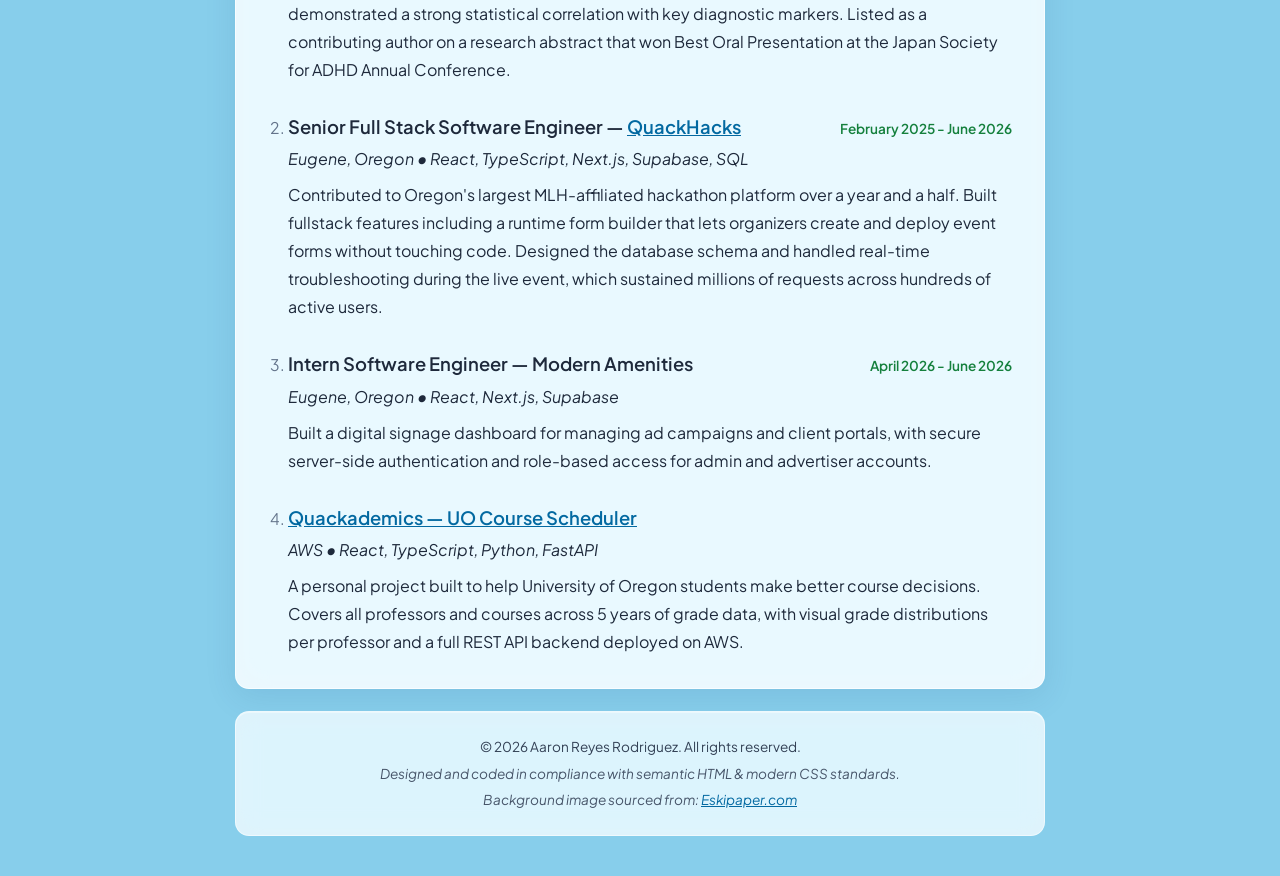
==== commit d2dc1622: "Updated portfolio" ====
--- a/index.html
+++ b/index.html
@@ -36,7 +36,7 @@
         <!-- Header Text Details -->
         <div class="header-text">
           <h1>Aaron Reyes Rodriguez</h1>
-          <p class="tagline">Computer Science Student & Full Stack Software Engineer</p>
+          <p class="tagline">Software Engineer</p>
           <hr class="header-divider" />
           
           <!-- Semantic address container for contact info, optimizing SEO & accessibility -->
@@ -81,12 +81,17 @@
       <!-- Section: About Me -->
       <section id="about" class="resume-section">
         <h2>About Me</h2>
-        <p>
-         I'm a software engineer who values balance, combining a focused approach to coding with a down-to-earth lifestyle. 
-         Outside of building full-stack applications, I spend my time playing basketball and winding down outdoors with my dog, Max. 
-         I am genuinely motivated by helping people, and I enjoy applying my technical skills to support others. I look forward to bringing 
-         this collaborative, steady mindset to a meaningful engineering role.
-        </p>
+        <div style="display: flex; align-items: flex-start; gap: 24px; flex-wrap: wrap;">
+          <p style="flex: 1; min-width: 200px;">
+            I'm a software engineer who values balance, combining a focused approach to coding with a down-to-earth lifestyle.
+            Outside of building full-stack applications, I spend my time playing basketball and winding down outdoors with my dog, Max.
+            I am genuinely motivated by helping people, and I enjoy applying my technical skills to support others. I look forward to bringing
+            this collaborative, steady mindset to a meaningful engineering role.
+          </p>
+          <img src="Max.JPG"
+               alt="Max, Aaron's dog"
+               style="width: 180px; height: 180px; object-fit: cover; border-radius: 12px; flex-shrink: 0;" />
+        </div>
       </section>
 
       <!-- Section: Education -->
@@ -122,7 +127,7 @@
           <div class="skills-category">
             <h3>Professional Skills</h3>
             <ul>
-              <li>Full Stack Web Development &amp; Architecture</li>
+              <li>Full Stack Web Development</li>
               <li>Algorithm Design, Analysis &amp; Optimization</li>
               <li>Clinical Research &amp; Scientific Collaboration</li>
               <li>Systematic Software Testing &amp; Debugging</li>
@@ -149,16 +154,16 @@
               <span class="timeline-date">April 2025 - June 2025</span>
             </div>
             <p class="timeline-location">Kyoto, Japan &bull; C#, R, XAML, WPF, .NET</p>
-            <ul>
-              <li>Developed a WPF/C# application for neurobehavioral research platform to support clinical studies of neurodivergent patients, as well as improve user experience for medical professionals and patients.</li>
-              <li>Designed a novel LCS-based algorithm to compute a Prospective Outcome Modeling Ratio (POMR), a behavioral metric measuring metacognitive vigilance in pediatric ADHD patients.</li>
-              <li>Validated the algorithm's clinical value by demonstrating a strong statistical correlation (r = -0.719) with key behavioral deficits, directly aiding in earlier and more targeted diagnoses.</li>
-              <li>Listed as a contributing author on a research abstract that won Best Oral Presentation at the Japan Society for ADHD Annual Conference in Kyoto, Japan.</li>
-              <li>Contributing to a research paper slated for publication by end of 2026!</li>
-            </ul>
-          </li>
-
-          <!-- Item 2: Lead Full Stack Software Engineer at QuackHacks -->
+            <p>
+              Worked on a clinical research platform for neurodivergent patients in Kyoto, Japan.
+              Designed a behavioral algorithm for measuring metacognitive vigilance in pediatric ADHD patients,
+              which demonstrated a strong statistical correlation with key diagnostic markers.
+              Listed as a contributing author on a research abstract that won Best Oral Presentation
+              at the Japan Society for ADHD Annual Conference.
+            </p>
+          </li>
+
+          <!-- Item 2: Senior Full Stack Software Engineer at QuackHacks -->
           <li>
             <div class="timeline-header">
               <span class="timeline-title">
@@ -171,12 +176,13 @@
               <span class="timeline-date">February 2025 - June 2026</span>
             </div>
             <p class="timeline-location">Eugene, Oregon &bull; React, TypeScript, Next.js, Supabase, SQL</p>
-            <ul>
-              <li>Contributed full stack development for QuackHacks.org, Oregon's largest MLH-affiliated hackathon, architecting systems designed for ~1,000 applicants.</li>
-              <li>Architected and deployed a real-time hackathon platform on Supabase that processed 2M+ database requests in 7 days, sustaining 10.4M realtime messages across 831 users with a peak of 127 concurrent connections and 22.75 GB of total data transfer.</li>
-              <li>Designed a PostgresSQL database of 20+ tables handling ~2,000,000 total API requests.</li>
-              <li>Conducted systematic bug testing and debugging across the full application, identifying and resolving issues in team creation and submission workflows, UI issues, and API error edge cases.</li>
-            </ul>
+            <p>
+              Contributed to Oregon's largest MLH-affiliated hackathon platform over a year and a half.
+              Built fullstack features including a runtime form builder that lets organizers create and
+              deploy event forms without touching code. Designed the database schema and handled
+              real-time troubleshooting during the live event, which sustained millions of requests
+              across hundreds of active users.
+            </p>
           </li>
 
           <!-- Item 3: Intern Software Engineer at Modern Amenities -->
@@ -188,12 +194,11 @@
               </span>
               <span class="timeline-date">April 2026 - June 2026</span>
             </div>
-            <p class="timeline-location">React, Next.js, Supabase</p>
-            <ul>
-              <li>Built a Next.js &amp; Supabase digital signage dashboard, streamlining ad campaigns and role-based client portals.</li>
-              <li>Architected secure server-side authentication flows using Supabase SSR, protecting admin and advertiser portals.</li>
-              <li>Designed abstract server-side data stores to simplify database migrations and future schemas for machine metrics.</li>
-            </ul>
+            <p class="timeline-location">Eugene, Oregon &bull; React, Next.js, Supabase</p>
+            <p>
+              Built a digital signage dashboard for managing ad campaigns and client portals,
+              with secure server-side authentication and role-based access for admin and advertiser accounts.
+            </p>
           </li>
 
           <!-- Item 4: Quackademics (University of Oregon Class Scheduler) -->
@@ -203,15 +208,15 @@
                 <a href="https://quackademics.me" 
                    target="_blank" 
                    rel="noopener noreferrer" 
-                   title="Visit Quackademics.me">Quackademics (University of Oregon Class Scheduler)</a>
+                   title="Visit Quackademics.me">Quackademics — UO Course Scheduler</a>
               </span>
             </div>
             <p class="timeline-location">AWS &bull; React, TypeScript, Python, FastAPI</p>
-            <ul>
-              <li>Built both the backend REST API in Python using FastAPI and the TypeScript client on the frontend, covering endpoints for course lookups, professor profiles, class-professor listings, typeahead autocomplete, etc.</li>
-              <li>Built grade distribution visualizations in React and TypeScript showing letter-grade breakdowns per professor to support course selection.</li>
-              <li>Deployed the frontend to AWS Amplify and hosted backend services on EC2, using CloudFront for routing.</li>
-            </ul>
+            <p>
+              A personal project built to help University of Oregon students make better course decisions.
+              Covers all professors and courses across 5 years of grade data, with visual grade distributions
+              per professor and a full REST API backend deployed on AWS.
+            </p>
           </li>
           
         </ol>
